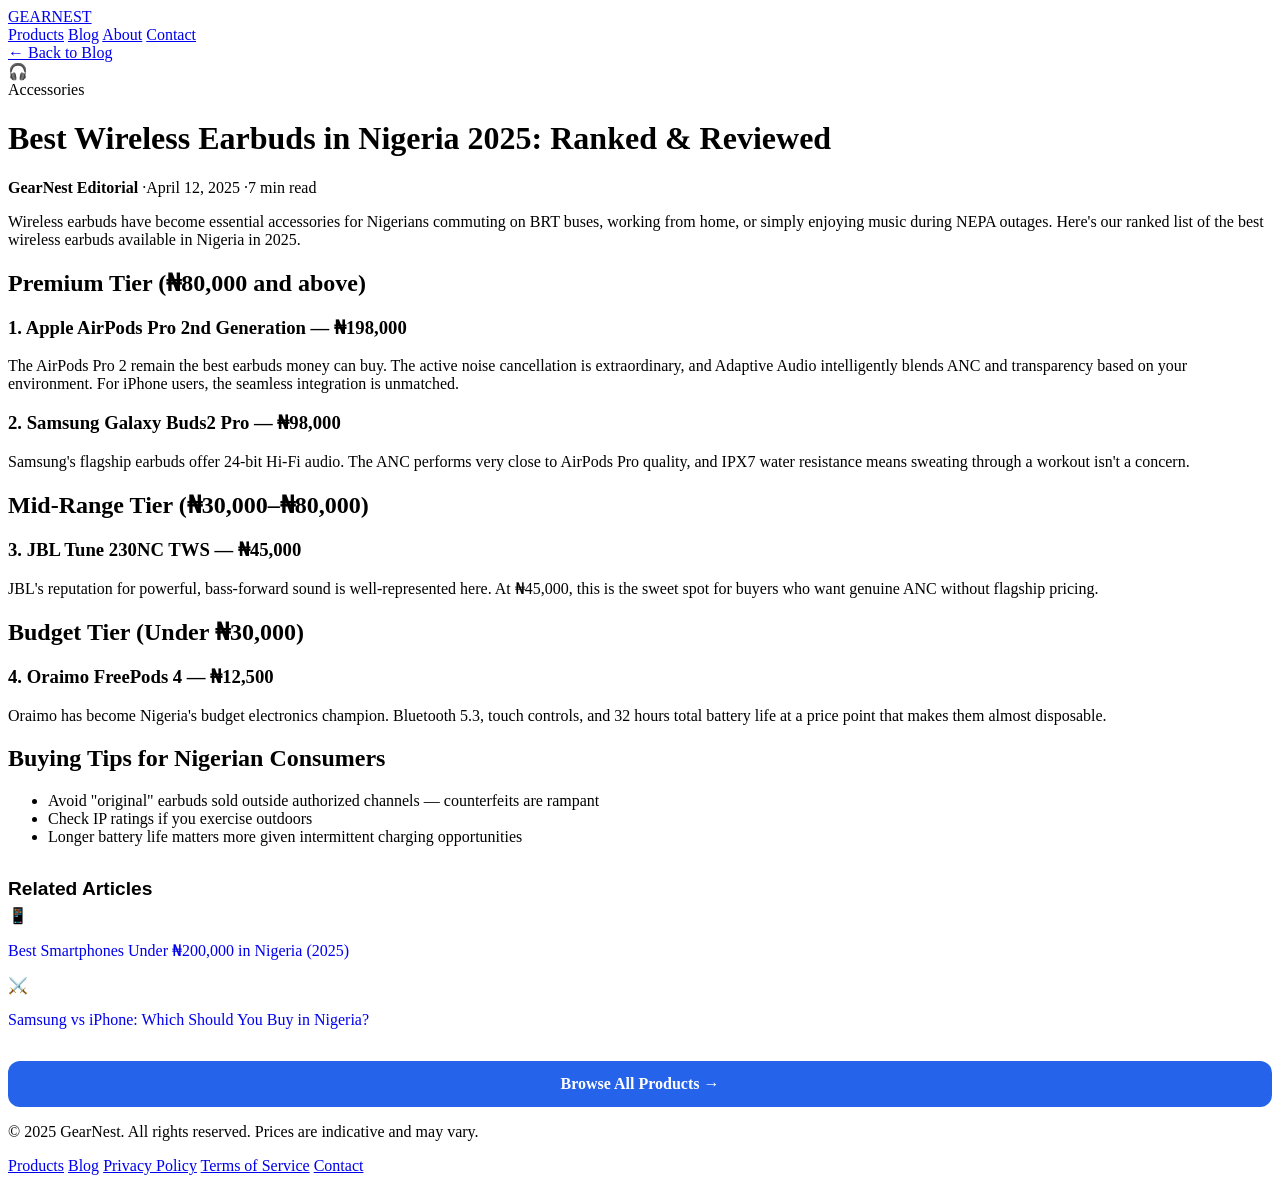
==== blog/index.html @ 3a15f3db "Add files via upload" ====
<!DOCTYPE html>
<html lang="en">
<head>
<meta charset="UTF-8">
<meta name="viewport" content="width=device-width, initial-scale=1.0">
<title>Best Wireless Earbuds in Nigeria 2025: Ranked &amp; Reviewed | GearNest Blog</title>
<meta name="description" content="From premium noise-cancelling to budget picks under ₦15,000 — our complete ranking of wireless earbuds available in Nigeria.">
<meta name="author" content="GearNest Editorial">
<meta property="og:title" content="Best Wireless Earbuds in Nigeria 2025: Ranked &amp; Reviewed">
<meta property="og:description" content="From premium noise-cancelling to budget picks under ₦15,000 — our complete ranking of wireless earbuds available in Nigeria.">
<meta property="og:type" content="article">
<link rel="canonical" href="https://gearnest.com.ng/blog/best-wireless-earbuds-nigeria-2025.html">
<meta name="google-adsense-account" content="ca-pub-3059181513838739">
<link rel="stylesheet" href="/blog/blog-style.css">
<script async src="https://pagead2.googlesyndication.com/pagead/js/adsbygoogle.js?client=ca-pub-3059181513838739" crossorigin="anonymous"></script>
</head>
<body>
<header class="site-header">
    <div class="inner">
        <a href="/" class="logo">GEARNEST</a>
        <nav class="nav-links">
            <a href="/" >Products</a>
            <a href="/blog/" class=active>Blog</a>
            <a href="/#about">About</a>
            <a href="/#contact">Contact</a>
        </nav>
    </div>
</header>
<div class="container">
    <a href="/blog/" class="back-link">&larr; Back to Blog</a>

    <div class="article-hero g-violet">🎧</div>

    <span class="cat-tag">Accessories</span>
    <h1 class="article-title">Best Wireless Earbuds in Nigeria 2025: Ranked &amp; Reviewed</h1>
    <div class="byline">
        <strong>GearNest Editorial</strong>
        <span>&middot;</span><span>April 12, 2025</span>
        <span>&middot;</span><span>7 min read</span>
    </div>

    <div class="ad-wrap">
<ins class="adsbygoogle"
     style="display:block"
     data-ad-client="ca-pub-3059181513838739"
     data-ad-slot="9661309118"
     data-ad-format="auto"
     data-full-width-responsive="true"></ins>
<script>(adsbygoogle = window.adsbygoogle || []).push({});</script>
</div>

    <div class="article-body">
        
<p>Wireless earbuds have become essential accessories for Nigerians commuting on BRT buses, working from home, or simply enjoying music during NEPA outages. Here's our ranked list of the best wireless earbuds available in Nigeria in 2025.</p>
<h2>Premium Tier (₦80,000 and above)</h2>
<h3>1. Apple AirPods Pro 2nd Generation — ₦198,000</h3>
<p>The AirPods Pro 2 remain the best earbuds money can buy. The active noise cancellation is extraordinary, and Adaptive Audio intelligently blends ANC and transparency based on your environment. For iPhone users, the seamless integration is unmatched.</p>
<h3>2. Samsung Galaxy Buds2 Pro — ₦98,000</h3>
<p>Samsung's flagship earbuds offer 24-bit Hi-Fi audio. The ANC performs very close to AirPods Pro quality, and IPX7 water resistance means sweating through a workout isn't a concern.</p>
<h2>Mid-Range Tier (₦30,000–₦80,000)</h2>
<h3>3. JBL Tune 230NC TWS — ₦45,000</h3>
<p>JBL's reputation for powerful, bass-forward sound is well-represented here. At ₦45,000, this is the sweet spot for buyers who want genuine ANC without flagship pricing.</p>
<h2>Budget Tier (Under ₦30,000)</h2>
<h3>4. Oraimo FreePods 4 — ₦12,500</h3>
<p>Oraimo has become Nigeria's budget electronics champion. Bluetooth 5.3, touch controls, and 32 hours total battery life at a price point that makes them almost disposable.</p>
<h2>Buying Tips for Nigerian Consumers</h2>
<ul>
<li>Avoid "original" earbuds sold outside authorized channels — counterfeits are rampant</li>
<li>Check IP ratings if you exercise outdoors</li>
<li>Longer battery life matters more given intermittent charging opportunities</li>
</ul>

    </div>

    <div class="ad-wrap">
<ins class="adsbygoogle"
     style="display:block"
     data-ad-client="ca-pub-3059181513838739"
     data-ad-slot="9661309118"
     data-ad-format="auto"
     data-full-width-responsive="true"></ins>
<script>(adsbygoogle = window.adsbygoogle || []).push({});</script>
</div>

    <h2 style="font-family:'Space Grotesk',sans-serif; font-size:1.2rem; margin-top:32px; margin-bottom:6px;">Related Articles</h2>
    <div class="related-grid">
        <a href="/blog/best-phones-under-200k-nigeria-2025.html" style="text-decoration:none;">
        <div class="related-card">
            <div class="related-emoji g-blue">📱</div>
            <p>Best Smartphones Under ₦200,000 in Nigeria (2025)</p>
        </div></a><a href="/blog/samsung-vs-iphone-nigeria-2025.html" style="text-decoration:none;">
        <div class="related-card">
            <div class="related-emoji g-slate">⚔️</div>
            <p>Samsung vs iPhone: Which Should You Buy in Nigeria?</p>
        </div></a>
    </div>

    <a href="/" style="display:block; text-align:center; margin-top:32px; background:#2563eb; color:#fff; padding:14px; border-radius:12px; font-weight:700; text-decoration:none;">
        Browse All Products &rarr;
    </a>
</div>
<footer class="site-footer">
    <p>© 2025 GearNest. All rights reserved. Prices are indicative and may vary.</p>
    <div class="links">
        <a href="/">Products</a>
        <a href="/blog/">Blog</a>
        <a href="/#privacy">Privacy Policy</a>
        <a href="/#terms">Terms of Service</a>
        <a href="/#contact">Contact</a>
    </div>
</footer>
</body>
</html>
---- blog/blog-style.css ----
<!DOCTYPE html>
<html lang="en">
<head>
<meta charset="UTF-8">
<meta name="viewport" content="width=device-width, initial-scale=1.0">
<title>Best Tablets for Work and Study in Nigeria 2025 | GearNest Blog</title>
<meta name="description" content="From the iPad Pro M4 to budget Android options — find the right tablet for your Nigerian lifestyle and budget.">
<meta name="author" content="GearNest Editorial">
<meta property="og:title" content="Best Tablets for Work and Study in Nigeria 2025">
<meta property="og:description" content="From the iPad Pro M4 to budget Android options — find the right tablet for your Nigerian lifestyle and budget.">
<meta property="og:type" content="article">
<link rel="canonical" href="https://gearnest.com.ng/blog/best-tablets-nigeria-2025.html">
<meta name="google-adsense-account" content="ca-pub-3059181513838739">
<link rel="stylesheet" href="/blog/blog-style.css">
<script async src="https://pagead2.googlesyndication.com/pagead/js/adsbygoogle.js?client=ca-pub-3059181513838739" crossorigin="anonymous"></script>
</head>
<body>
<header class="site-header">
    <div class="inner">
        <a href="/" class="logo">GEARNEST</a>
        <nav class="nav-links">
            <a href="/" >Products</a>
            <a href="/blog/" class=active>Blog</a>
            <a href="/#about">About</a>
            <a href="/#contact">Contact</a>
        </nav>
    </div>
</header>
<div class="container">
    <a href="/blog/" class="back-link">&larr; Back to Blog</a>

    <div class="article-hero g-sky">📋</div>

    <span class="cat-tag">Buying Guide</span>
    <h1 class="article-title">Best Tablets for Work and Study in Nigeria 2025</h1>
    <div class="byline">
        <strong>GearNest Editorial</strong>
        <span>&middot;</span><span>March 18, 2025</span>
        <span>&middot;</span><span>8 min read</span>
    </div>

    <div class="ad-wrap">
<ins class="adsbygoogle"
     style="display:block"
     data-ad-client="ca-pub-3059181513838739"
     data-ad-slot="9661309118"
     data-ad-format="auto"
     data-full-width-responsive="true"></ins>
<script>(adsbygoogle = window.adsbygoogle || []).push({});</script>
</div>

    <div class="article-body">
        
<p>Tablets have found a genuine niche in Nigerian life. Students use them for digital note-taking. Professionals use them for presentations. Content creators use them for digital illustration. Here's our guide to the best tablets you can buy in Nigeria in 2025.</p>
<h2>Why a Tablet Makes Sense in Nigeria</h2>
<p>Tablets are more portable than laptops, more functional than phones, and high-end tablets can genuinely replace a laptop for many users. During power outages, a fully charged tablet provides hours of productivity without needing a power source.</p>
<h2>Premium Choice: Apple iPad Air 13" M2 — ₦780,000</h2>
<p>The iPad Air 13-inch with M2 chip offers pro-level performance without the Pro price tag. Apple Pencil Pro support makes this exceptional for architects, designers, and medical students.</p>
<h2>Best Value: Samsung Galaxy Tab A9+ — ₦185,000</h2>
<p>For buyers who want a large-screen tablet without iPad pricing, the Galaxy Tab A9+ is remarkable value. It handles university-level research, PDF reading, video lectures, and note-taking without difficulty.</p>
<h2>For Content Creators: Lenovo Tab P12 Pro — ₦380,000</h2>
<p>The 12.6-inch 2K AMOLED display is a visual treat for colour-accurate photo and video editing work.</p>
<h2>Budget Option: Xiaomi Pad 6 — ₦195,000</h2>
<p>The 144Hz LCD display is smooth and responsive, and the quad-speaker Dolby Atmos audio surpasses what you'd expect at this price point.</p>
<h2>Choosing the Right Tablet</h2>
<ul>
<li><strong>Students:</strong> Samsung Galaxy Tab A9+ or Xiaomi Pad 6</li>
<li><strong>Business professionals:</strong> iPad Air M2 with keyboard case</li>
<li><strong>Creative professionals:</strong> iPad Pro M4 or Lenovo Tab P12 Pro</li>
<li><strong>Family/entertainment:</strong> Samsung Galaxy Tab A9+</li>
</ul>
<p>Whichever you choose, add a protective case immediately — screen replacements on tablets are significantly more expensive than on phones.</p>

    </div>

    <div class="ad-wrap">
<ins class="adsbygoogle"
     style="display:block"
     data-ad-client="ca-pub-3059181513838739"
     data-ad-slot="9661309118"
     data-ad-format="auto"
     data-full-width-responsive="true"></ins>
<script>(adsbygoogle = window.adsbygoogle || []).push({});</script>
</div>

    <h2 style="font-family:'Space Grotesk',sans-serif; font-size:1.2rem; margin-top:32px; margin-bottom:6px;">Related Articles</h2>
    <div class="related-grid">
        <a href="/blog/best-phones-under-200k-nigeria-2025.html" style="text-decoration:none;">
        <div class="related-card">
            <div class="related-emoji g-blue">📱</div>
            <p>Best Smartphones Under ₦200,000 in Nigeria (2025)</p>
        </div></a><a href="/blog/best-laptops-students-nigeria-2025.html" style="text-decoration:none;">
        <div class="related-card">
            <div class="related-emoji g-green">💻</div>
            <p>Top 5 Laptops for Nigerian University Students in 2025</p>
        </div></a>
    </div>

    <a href="/" style="display:block; text-align:center; margin-top:32px; background:#2563eb; color:#fff; padding:14px; border-radius:12px; font-weight:700; text-decoration:none;">
        Browse All Products &rarr;
    </a>
</div>
<footer class="site-footer">
    <p>© 2025 GearNest. All rights reserved. Prices are indicative and may vary.</p>
    <div class="links">
        <a href="/">Products</a>
        <a href="/blog/">Blog</a>
        <a href="/#privacy">Privacy Policy</a>
        <a href="/#terms">Terms of Service</a>
        <a href="/#contact">Contact</a>
    </div>
</footer>
</body>
</html>
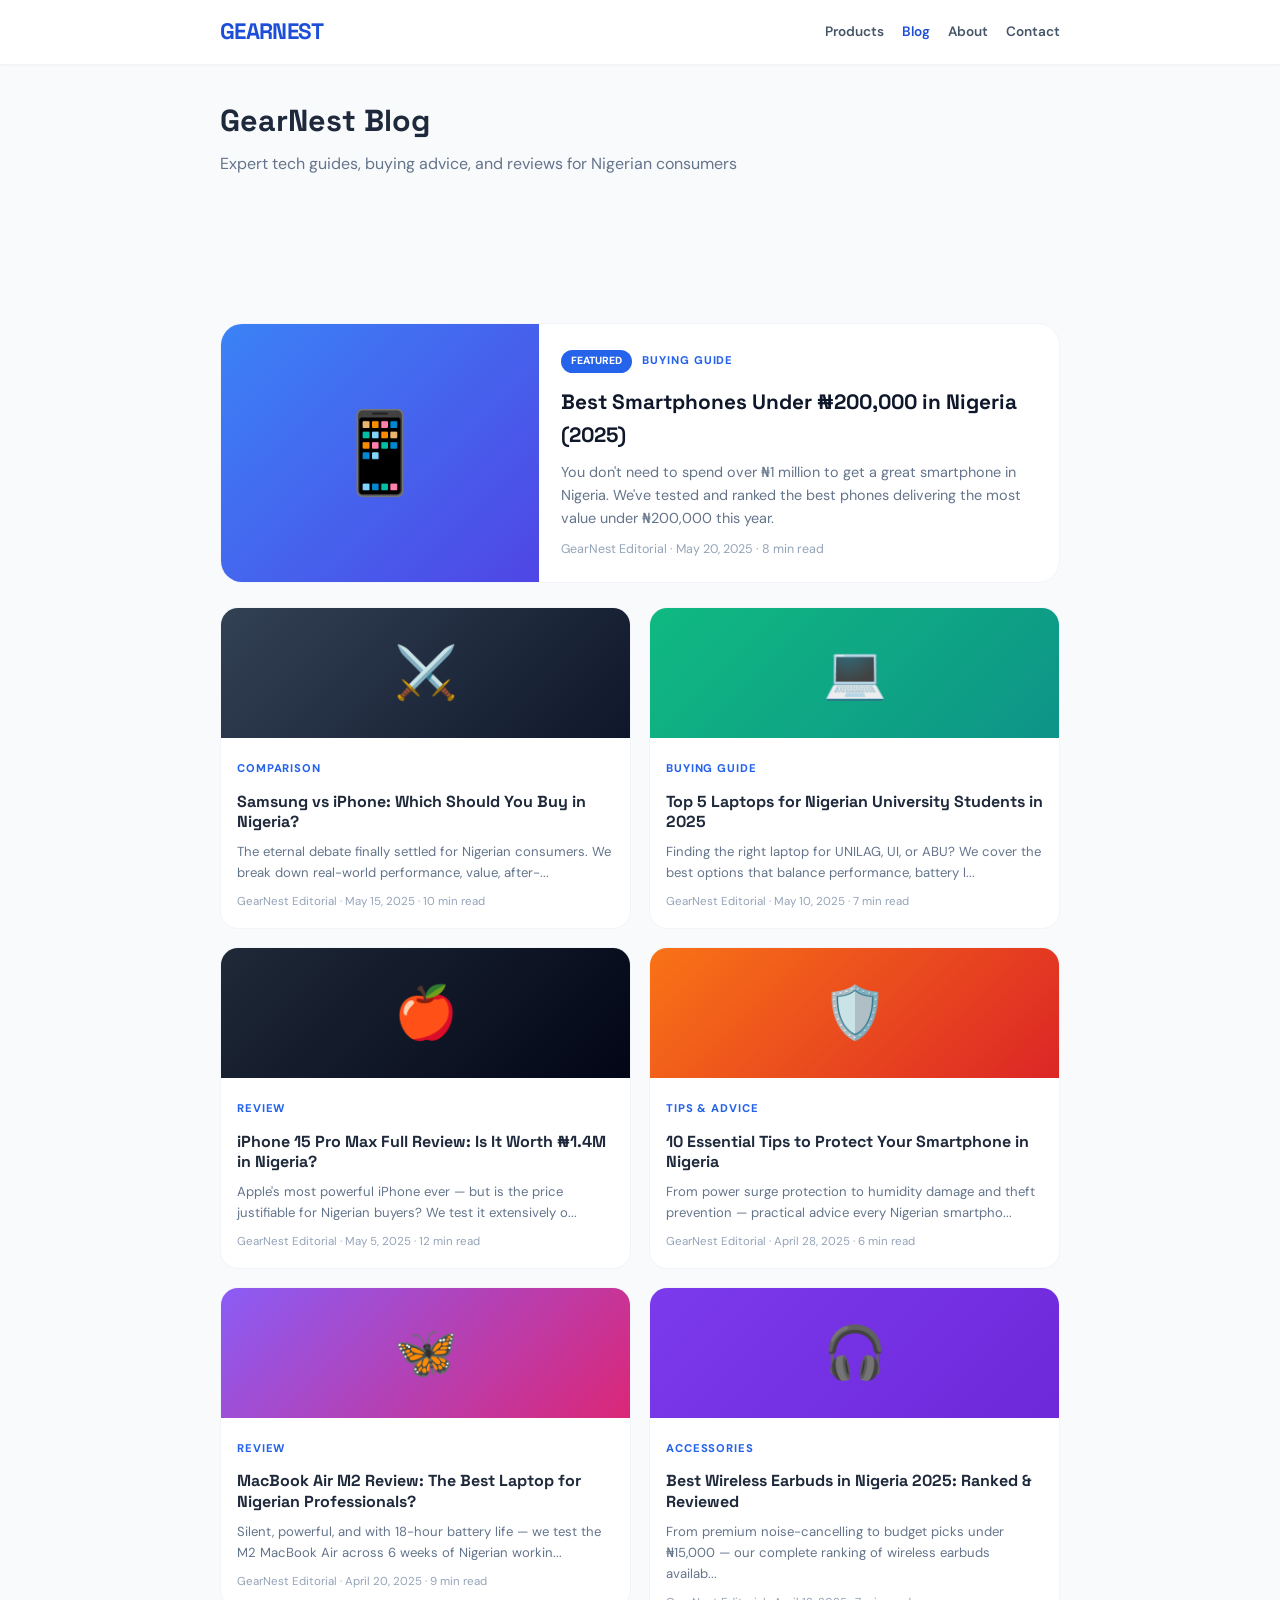
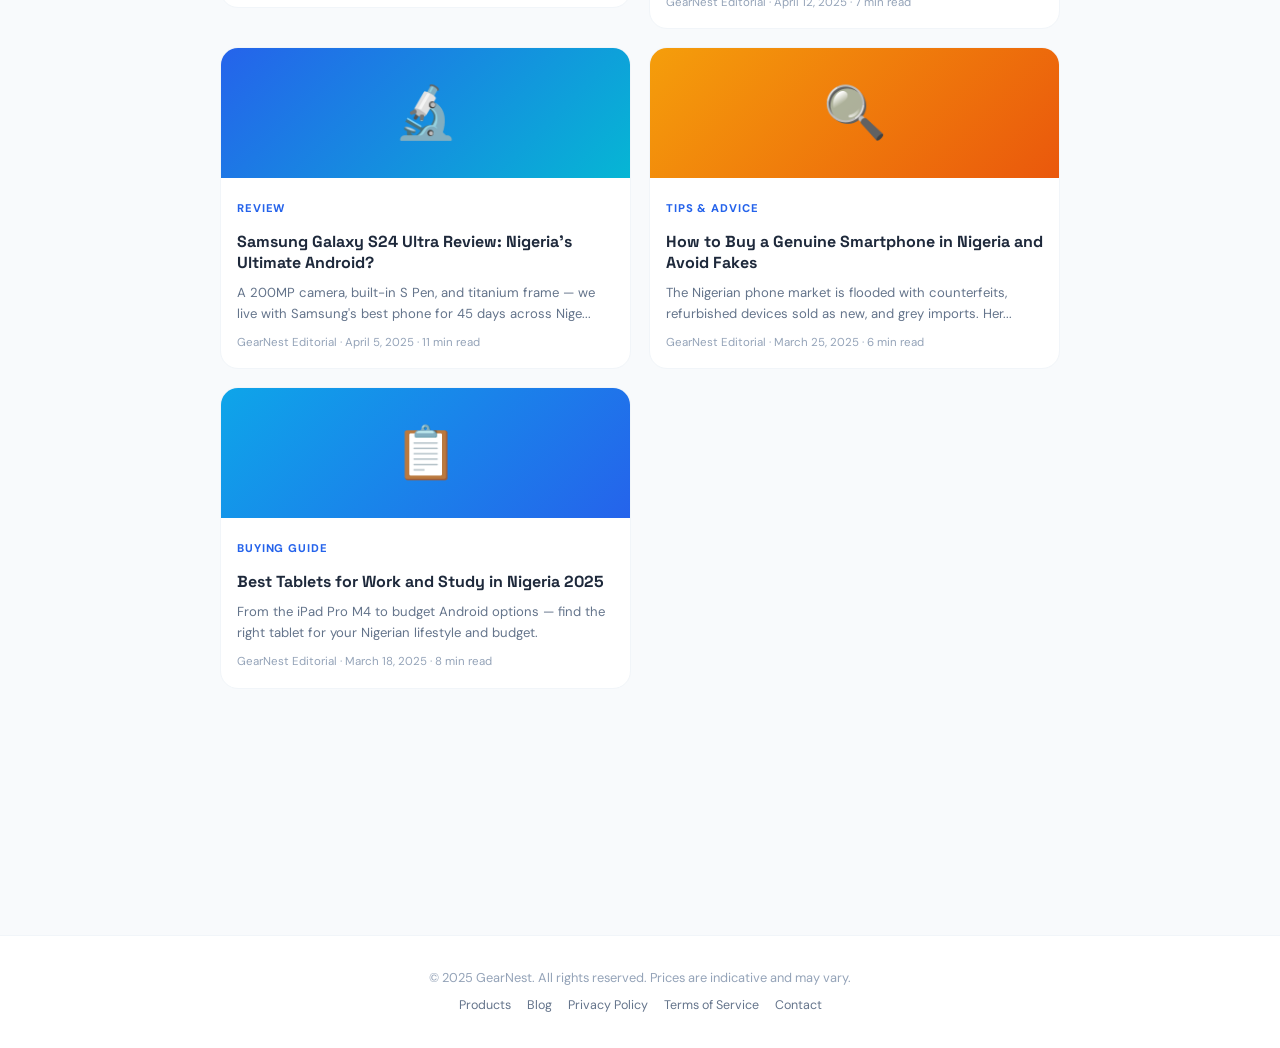
==== commit 324bd8c4: "Revise blog title and update meta information Updated the blog index page title and meta description" ====
--- a/blog/index.html
+++ b/blog/index.html
@@ -3,13 +3,9 @@
 <head>
 <meta charset="UTF-8">
 <meta name="viewport" content="width=device-width, initial-scale=1.0">
-<title>Best Wireless Earbuds in Nigeria 2025: Ranked &amp; Reviewed | GearNest Blog</title>
-<meta name="description" content="From premium noise-cancelling to budget picks under ₦15,000 — our complete ranking of wireless earbuds available in Nigeria.">
-<meta name="author" content="GearNest Editorial">
-<meta property="og:title" content="Best Wireless Earbuds in Nigeria 2025: Ranked &amp; Reviewed">
-<meta property="og:description" content="From premium noise-cancelling to budget picks under ₦15,000 — our complete ranking of wireless earbuds available in Nigeria.">
-<meta property="og:type" content="article">
-<link rel="canonical" href="https://gearnest.com.ng/blog/best-wireless-earbuds-nigeria-2025.html">
+<title>GearNest Blog — Tech Guides, Reviews & Buying Advice for Nigeria</title>
+<meta name="description" content="Expert tech guides, buying advice, and honest reviews for Nigerian consumers. Phones, laptops, tablets, and accessories.">
+<link rel="canonical" href="https://gearnest.com.ng/blog/">
 <meta name="google-adsense-account" content="ca-pub-3059181513838739">
 <link rel="stylesheet" href="/blog/blog-style.css">
 <script async src="https://pagead2.googlesyndication.com/pagead/js/adsbygoogle.js?client=ca-pub-3059181513838739" crossorigin="anonymous"></script>
@@ -26,17 +22,116 @@
         </nav>
     </div>
 </header>
-<div class="container">
-    <a href="/blog/" class="back-link">&larr; Back to Blog</a>
+<div class="container wide">
+    <h1 class="font-display" style="font-size:1.9rem; font-weight:800; margin-bottom:6px;">GearNest Blog</h1>
+    <p style="color:#64748b; margin-bottom:24px;">Expert tech guides, buying advice, and reviews for Nigerian consumers</p>
 
-    <div class="article-hero g-violet">🎧</div>
+    <div class="ad-wrap">
+<ins class="adsbygoogle"
+     style="display:block"
+     data-ad-client="ca-pub-3059181513838739"
+     data-ad-slot="9661309118"
+     data-ad-format="auto"
+     data-full-width-responsive="true"></ins>
+<script>(adsbygoogle = window.adsbygoogle || []).push({});</script>
+</div>
 
-    <span class="cat-tag">Accessories</span>
-    <h1 class="article-title">Best Wireless Earbuds in Nigeria 2025: Ranked &amp; Reviewed</h1>
-    <div class="byline">
-        <strong>GearNest Editorial</strong>
-        <span>&middot;</span><span>April 12, 2025</span>
-        <span>&middot;</span><span>7 min read</span>
+    <a href="/blog/best-phones-under-200k-nigeria-2025.html" style="text-decoration:none;">
+    <div class="featured-card">
+        <div class="thumb g-blue">📱</div>
+        <div class="content">
+            <span class="featured-badge">Featured</span>
+            <span class="cat-tag">Buying Guide</span>
+            <h2 class="font-display" style="font-size:1.3rem; font-weight:800; margin:8px 0 8px; color:#0f172a;">Best Smartphones Under ₦200,000 in Nigeria (2025)</h2>
+            <p style="color:#64748b; font-size:0.9rem; margin-bottom:10px;">You don&#x27;t need to spend over ₦1 million to get a great smartphone in Nigeria. We&#x27;ve tested and ranked the best phones delivering the most value under ₦200,000 this year.</p>
+            <div class="meta" style="color:#94a3b8; font-size:0.78rem;">GearNest Editorial &middot; May 20, 2025 &middot; 8 min read</div>
+        </div>
+    </div>
+    </a>
+
+    <div class="blog-grid">
+        <a href="/blog/samsung-vs-iphone-nigeria-2025.html" style="text-decoration:none;">
+        <div class="blog-card">
+            <div class="thumb g-slate">⚔️</div>
+            <div class="content">
+                <span class="cat-tag">Comparison</span>
+                <h3>Samsung vs iPhone: Which Should You Buy in Nigeria?</h3>
+                <p>The eternal debate finally settled for Nigerian consumers. We break down real-world performance, value, after-...</p>
+                <div class="meta">GearNest Editorial &middot; May 15, 2025 &middot; 10 min read</div>
+            </div>
+        </div></a><a href="/blog/best-laptops-students-nigeria-2025.html" style="text-decoration:none;">
+        <div class="blog-card">
+            <div class="thumb g-green">💻</div>
+            <div class="content">
+                <span class="cat-tag">Buying Guide</span>
+                <h3>Top 5 Laptops for Nigerian University Students in 2025</h3>
+                <p>Finding the right laptop for UNILAG, UI, or ABU? We cover the best options that balance performance, battery l...</p>
+                <div class="meta">GearNest Editorial &middot; May 10, 2025 &middot; 7 min read</div>
+            </div>
+        </div></a><a href="/blog/iphone-15-pro-max-review-nigeria.html" style="text-decoration:none;">
+        <div class="blog-card">
+            <div class="thumb g-gray">🍎</div>
+            <div class="content">
+                <span class="cat-tag">Review</span>
+                <h3>iPhone 15 Pro Max Full Review: Is It Worth ₦1.4M in Nigeria?</h3>
+                <p>Apple&#x27;s most powerful iPhone ever — but is the price justifiable for Nigerian buyers? We test it extensively o...</p>
+                <div class="meta">GearNest Editorial &middot; May 5, 2025 &middot; 12 min read</div>
+            </div>
+        </div></a><a href="/blog/protect-phone-nigeria-tips.html" style="text-decoration:none;">
+        <div class="blog-card">
+            <div class="thumb g-orange">🛡️</div>
+            <div class="content">
+                <span class="cat-tag">Tips & Advice</span>
+                <h3>10 Essential Tips to Protect Your Smartphone in Nigeria</h3>
+                <p>From power surge protection to humidity damage and theft prevention — practical advice every Nigerian smartpho...</p>
+                <div class="meta">GearNest Editorial &middot; April 28, 2025 &middot; 6 min read</div>
+            </div>
+        </div></a><a href="/blog/macbook-air-m2-review-nigeria.html" style="text-decoration:none;">
+        <div class="blog-card">
+            <div class="thumb g-purple">🦋</div>
+            <div class="content">
+                <span class="cat-tag">Review</span>
+                <h3>MacBook Air M2 Review: The Best Laptop for Nigerian Professionals?</h3>
+                <p>Silent, powerful, and with 18-hour battery life — we test the M2 MacBook Air across 6 weeks of Nigerian workin...</p>
+                <div class="meta">GearNest Editorial &middot; April 20, 2025 &middot; 9 min read</div>
+            </div>
+        </div></a><a href="/blog/best-wireless-earbuds-nigeria-2025.html" style="text-decoration:none;">
+        <div class="blog-card">
+            <div class="thumb g-violet">🎧</div>
+            <div class="content">
+                <span class="cat-tag">Accessories</span>
+                <h3>Best Wireless Earbuds in Nigeria 2025: Ranked &amp; Reviewed</h3>
+                <p>From premium noise-cancelling to budget picks under ₦15,000 — our complete ranking of wireless earbuds availab...</p>
+                <div class="meta">GearNest Editorial &middot; April 12, 2025 &middot; 7 min read</div>
+            </div>
+        </div></a><a href="/blog/samsung-galaxy-s24-ultra-review.html" style="text-decoration:none;">
+        <div class="blog-card">
+            <div class="thumb g-cyan">🔬</div>
+            <div class="content">
+                <span class="cat-tag">Review</span>
+                <h3>Samsung Galaxy S24 Ultra Review: Nigeria&#x27;s Ultimate Android?</h3>
+                <p>A 200MP camera, built-in S Pen, and titanium frame — we live with Samsung&#x27;s best phone for 45 days across Nige...</p>
+                <div class="meta">GearNest Editorial &middot; April 5, 2025 &middot; 11 min read</div>
+            </div>
+        </div></a><a href="/blog/how-to-buy-phone-nigeria-safely.html" style="text-decoration:none;">
+        <div class="blog-card">
+            <div class="thumb g-amber">🔍</div>
+            <div class="content">
+                <span class="cat-tag">Tips & Advice</span>
+                <h3>How to Buy a Genuine Smartphone in Nigeria and Avoid Fakes</h3>
+                <p>The Nigerian phone market is flooded with counterfeits, refurbished devices sold as new, and grey imports. Her...</p>
+                <div class="meta">GearNest Editorial &middot; March 25, 2025 &middot; 6 min read</div>
+            </div>
+        </div></a><a href="/blog/best-tablets-nigeria-2025.html" style="text-decoration:none;">
+        <div class="blog-card">
+            <div class="thumb g-sky">📋</div>
+            <div class="content">
+                <span class="cat-tag">Buying Guide</span>
+                <h3>Best Tablets for Work and Study in Nigeria 2025</h3>
+                <p>From the iPad Pro M4 to budget Android options — find the right tablet for your Nigerian lifestyle and budget.</p>
+                <div class="meta">GearNest Editorial &middot; March 18, 2025 &middot; 8 min read</div>
+            </div>
+        </div></a>
     </div>
 
     <div class="ad-wrap">
@@ -48,56 +143,6 @@
      data-full-width-responsive="true"></ins>
 <script>(adsbygoogle = window.adsbygoogle || []).push({});</script>
 </div>
-
-    <div class="article-body">
-        
-<p>Wireless earbuds have become essential accessories for Nigerians commuting on BRT buses, working from home, or simply enjoying music during NEPA outages. Here's our ranked list of the best wireless earbuds available in Nigeria in 2025.</p>
-<h2>Premium Tier (₦80,000 and above)</h2>
-<h3>1. Apple AirPods Pro 2nd Generation — ₦198,000</h3>
-<p>The AirPods Pro 2 remain the best earbuds money can buy. The active noise cancellation is extraordinary, and Adaptive Audio intelligently blends ANC and transparency based on your environment. For iPhone users, the seamless integration is unmatched.</p>
-<h3>2. Samsung Galaxy Buds2 Pro — ₦98,000</h3>
-<p>Samsung's flagship earbuds offer 24-bit Hi-Fi audio. The ANC performs very close to AirPods Pro quality, and IPX7 water resistance means sweating through a workout isn't a concern.</p>
-<h2>Mid-Range Tier (₦30,000–₦80,000)</h2>
-<h3>3. JBL Tune 230NC TWS — ₦45,000</h3>
-<p>JBL's reputation for powerful, bass-forward sound is well-represented here. At ₦45,000, this is the sweet spot for buyers who want genuine ANC without flagship pricing.</p>
-<h2>Budget Tier (Under ₦30,000)</h2>
-<h3>4. Oraimo FreePods 4 — ₦12,500</h3>
-<p>Oraimo has become Nigeria's budget electronics champion. Bluetooth 5.3, touch controls, and 32 hours total battery life at a price point that makes them almost disposable.</p>
-<h2>Buying Tips for Nigerian Consumers</h2>
-<ul>
-<li>Avoid "original" earbuds sold outside authorized channels — counterfeits are rampant</li>
-<li>Check IP ratings if you exercise outdoors</li>
-<li>Longer battery life matters more given intermittent charging opportunities</li>
-</ul>
-
-    </div>
-
-    <div class="ad-wrap">
-<ins class="adsbygoogle"
-     style="display:block"
-     data-ad-client="ca-pub-3059181513838739"
-     data-ad-slot="9661309118"
-     data-ad-format="auto"
-     data-full-width-responsive="true"></ins>
-<script>(adsbygoogle = window.adsbygoogle || []).push({});</script>
-</div>
-
-    <h2 style="font-family:'Space Grotesk',sans-serif; font-size:1.2rem; margin-top:32px; margin-bottom:6px;">Related Articles</h2>
-    <div class="related-grid">
-        <a href="/blog/best-phones-under-200k-nigeria-2025.html" style="text-decoration:none;">
-        <div class="related-card">
-            <div class="related-emoji g-blue">📱</div>
-            <p>Best Smartphones Under ₦200,000 in Nigeria (2025)</p>
-        </div></a><a href="/blog/samsung-vs-iphone-nigeria-2025.html" style="text-decoration:none;">
-        <div class="related-card">
-            <div class="related-emoji g-slate">⚔️</div>
-            <p>Samsung vs iPhone: Which Should You Buy in Nigeria?</p>
-        </div></a>
-    </div>
-
-    <a href="/" style="display:block; text-align:center; margin-top:32px; background:#2563eb; color:#fff; padding:14px; border-radius:12px; font-weight:700; text-decoration:none;">
-        Browse All Products &rarr;
-    </a>
 </div>
 <footer class="site-footer">
     <p>© 2025 GearNest. All rights reserved. Prices are indicative and may vary.</p>
@@ -110,4 +155,4 @@
     </div>
 </footer>
 </body>
-</html>+</html>
--- a/blog/blog-style.css
+++ b/blog/blog-style.css
@@ -1,114 +1,237 @@
-<!DOCTYPE html>
-<html lang="en">
-<head>
-<meta charset="UTF-8">
-<meta name="viewport" content="width=device-width, initial-scale=1.0">
-<title>Best Tablets for Work and Study in Nigeria 2025 | GearNest Blog</title>
-<meta name="description" content="From the iPad Pro M4 to budget Android options — find the right tablet for your Nigerian lifestyle and budget.">
-<meta name="author" content="GearNest Editorial">
-<meta property="og:title" content="Best Tablets for Work and Study in Nigeria 2025">
-<meta property="og:description" content="From the iPad Pro M4 to budget Android options — find the right tablet for your Nigerian lifestyle and budget.">
-<meta property="og:type" content="article">
-<link rel="canonical" href="https://gearnest.com.ng/blog/best-tablets-nigeria-2025.html">
-<meta name="google-adsense-account" content="ca-pub-3059181513838739">
-<link rel="stylesheet" href="/blog/blog-style.css">
-<script async src="https://pagead2.googlesyndication.com/pagead/js/adsbygoogle.js?client=ca-pub-3059181513838739" crossorigin="anonymous"></script>
-</head>
-<body>
-<header class="site-header">
-    <div class="inner">
-        <a href="/" class="logo">GEARNEST</a>
-        <nav class="nav-links">
-            <a href="/" >Products</a>
-            <a href="/blog/" class=active>Blog</a>
-            <a href="/#about">About</a>
-            <a href="/#contact">Contact</a>
-        </nav>
-    </div>
-</header>
-<div class="container">
-    <a href="/blog/" class="back-link">&larr; Back to Blog</a>
-
-    <div class="article-hero g-sky">📋</div>
-
-    <span class="cat-tag">Buying Guide</span>
-    <h1 class="article-title">Best Tablets for Work and Study in Nigeria 2025</h1>
-    <div class="byline">
-        <strong>GearNest Editorial</strong>
-        <span>&middot;</span><span>March 18, 2025</span>
-        <span>&middot;</span><span>8 min read</span>
-    </div>
-
-    <div class="ad-wrap">
-<ins class="adsbygoogle"
-     style="display:block"
-     data-ad-client="ca-pub-3059181513838739"
-     data-ad-slot="9661309118"
-     data-ad-format="auto"
-     data-full-width-responsive="true"></ins>
-<script>(adsbygoogle = window.adsbygoogle || []).push({});</script>
-</div>
-
-    <div class="article-body">
-        
-<p>Tablets have found a genuine niche in Nigerian life. Students use them for digital note-taking. Professionals use them for presentations. Content creators use them for digital illustration. Here's our guide to the best tablets you can buy in Nigeria in 2025.</p>
-<h2>Why a Tablet Makes Sense in Nigeria</h2>
-<p>Tablets are more portable than laptops, more functional than phones, and high-end tablets can genuinely replace a laptop for many users. During power outages, a fully charged tablet provides hours of productivity without needing a power source.</p>
-<h2>Premium Choice: Apple iPad Air 13" M2 — ₦780,000</h2>
-<p>The iPad Air 13-inch with M2 chip offers pro-level performance without the Pro price tag. Apple Pencil Pro support makes this exceptional for architects, designers, and medical students.</p>
-<h2>Best Value: Samsung Galaxy Tab A9+ — ₦185,000</h2>
-<p>For buyers who want a large-screen tablet without iPad pricing, the Galaxy Tab A9+ is remarkable value. It handles university-level research, PDF reading, video lectures, and note-taking without difficulty.</p>
-<h2>For Content Creators: Lenovo Tab P12 Pro — ₦380,000</h2>
-<p>The 12.6-inch 2K AMOLED display is a visual treat for colour-accurate photo and video editing work.</p>
-<h2>Budget Option: Xiaomi Pad 6 — ₦195,000</h2>
-<p>The 144Hz LCD display is smooth and responsive, and the quad-speaker Dolby Atmos audio surpasses what you'd expect at this price point.</p>
-<h2>Choosing the Right Tablet</h2>
-<ul>
-<li><strong>Students:</strong> Samsung Galaxy Tab A9+ or Xiaomi Pad 6</li>
-<li><strong>Business professionals:</strong> iPad Air M2 with keyboard case</li>
-<li><strong>Creative professionals:</strong> iPad Pro M4 or Lenovo Tab P12 Pro</li>
-<li><strong>Family/entertainment:</strong> Samsung Galaxy Tab A9+</li>
-</ul>
-<p>Whichever you choose, add a protective case immediately — screen replacements on tablets are significantly more expensive than on phones.</p>
-
-    </div>
-
-    <div class="ad-wrap">
-<ins class="adsbygoogle"
-     style="display:block"
-     data-ad-client="ca-pub-3059181513838739"
-     data-ad-slot="9661309118"
-     data-ad-format="auto"
-     data-full-width-responsive="true"></ins>
-<script>(adsbygoogle = window.adsbygoogle || []).push({});</script>
-</div>
-
-    <h2 style="font-family:'Space Grotesk',sans-serif; font-size:1.2rem; margin-top:32px; margin-bottom:6px;">Related Articles</h2>
-    <div class="related-grid">
-        <a href="/blog/best-phones-under-200k-nigeria-2025.html" style="text-decoration:none;">
-        <div class="related-card">
-            <div class="related-emoji g-blue">📱</div>
-            <p>Best Smartphones Under ₦200,000 in Nigeria (2025)</p>
-        </div></a><a href="/blog/best-laptops-students-nigeria-2025.html" style="text-decoration:none;">
-        <div class="related-card">
-            <div class="related-emoji g-green">💻</div>
-            <p>Top 5 Laptops for Nigerian University Students in 2025</p>
-        </div></a>
-    </div>
-
-    <a href="/" style="display:block; text-align:center; margin-top:32px; background:#2563eb; color:#fff; padding:14px; border-radius:12px; font-weight:700; text-decoration:none;">
-        Browse All Products &rarr;
-    </a>
-</div>
-<footer class="site-footer">
-    <p>© 2025 GearNest. All rights reserved. Prices are indicative and may vary.</p>
-    <div class="links">
-        <a href="/">Products</a>
-        <a href="/blog/">Blog</a>
-        <a href="/#privacy">Privacy Policy</a>
-        <a href="/#terms">Terms of Service</a>
-        <a href="/#contact">Contact</a>
-    </div>
-</footer>
-</body>
-</html>+/* GearNest Blog — Shared Stylesheet */
+@import url('https://fonts.googleapis.com/css2?family=Space+Grotesk:wght@500;600;700;800&family=DM+Sans:wght@400;500;600&display=swap');
+
+* { box-sizing: border-box; margin: 0; padding: 0; }
+
+body {
+    font-family: 'DM Sans', sans-serif;
+    background: #f8fafc;
+    color: #1e293b;
+    line-height: 1.6;
+}
+
+a { color: #2563eb; text-decoration: none; }
+a:hover { text-decoration: underline; }
+
+.font-display { font-family: 'Space Grotesk', sans-serif; }
+
+/* Header */
+.site-header {
+    background: #fff;
+    border-bottom: 1px solid #f1f5f9;
+    position: sticky;
+    top: 0;
+    z-index: 50;
+    box-shadow: 0 1px 2px rgba(0,0,0,0.03);
+}
+.site-header .inner {
+    max-width: 880px;
+    margin: 0 auto;
+    padding: 14px 20px;
+    display: flex;
+    justify-content: space-between;
+    align-items: center;
+}
+.logo {
+    font-family: 'Space Grotesk', sans-serif;
+    font-weight: 800;
+    font-size: 1.4rem;
+    color: #1d4ed8;
+    letter-spacing: -0.03em;
+}
+.nav-links { display: flex; gap: 18px; align-items: center; }
+.nav-links a { color: #475569; font-size: 0.85rem; font-weight: 600; }
+.nav-links a.active { color: #1d4ed8; }
+
+/* Container */
+.container { max-width: 700px; margin: 0 auto; padding: 32px 20px 60px; }
+.container.wide { max-width: 880px; }
+
+/* Article hero */
+.article-hero {
+    height: 220px;
+    border-radius: 24px;
+    display: flex;
+    align-items: center;
+    justify-content: center;
+    margin-bottom: 24px;
+    font-size: 6rem;
+}
+.cat-tag {
+    display: inline-block;
+    font-size: 0.7rem;
+    font-weight: 800;
+    text-transform: uppercase;
+    letter-spacing: 0.08em;
+    color: #2563eb;
+    margin-bottom: 8px;
+}
+h1.article-title {
+    font-family: 'Space Grotesk', sans-serif;
+    font-size: 1.9rem;
+    font-weight: 800;
+    line-height: 1.2;
+    margin-bottom: 14px;
+    color: #0f172a;
+}
+.byline {
+    display: flex;
+    gap: 10px;
+    align-items: center;
+    font-size: 0.8rem;
+    color: #94a3b8;
+    margin-bottom: 28px;
+    padding-bottom: 24px;
+    border-bottom: 1px solid #f1f5f9;
+}
+.byline strong { color: #475569; }
+
+/* Article body */
+.article-body h2 {
+    font-family: 'Space Grotesk', sans-serif;
+    font-size: 1.3rem;
+    font-weight: 700;
+    margin: 32px 0 12px;
+    color: #1e293b;
+}
+.article-body h3 {
+    font-family: 'Space Grotesk', sans-serif;
+    font-size: 1.1rem;
+    font-weight: 700;
+    margin: 24px 0 10px;
+    color: #1e293b;
+}
+.article-body p { margin-bottom: 16px; color: #475569; font-size: 1rem; }
+.article-body ul { margin: 0 0 16px 22px; color: #475569; }
+.article-body ul li { margin-bottom: 8px; }
+.article-body strong { color: #1e293b; font-weight: 700; }
+.article-body blockquote {
+    border-left: 4px solid #2563eb;
+    padding-left: 16px;
+    margin: 24px 0;
+    font-style: italic;
+    color: #64748b;
+}
+
+/* Ad container */
+.ad-wrap { margin: 28px 0; min-height: 90px; }
+
+/* Related / back link */
+.back-link {
+    display: inline-flex;
+    align-items: center;
+    gap: 6px;
+    font-size: 0.85rem;
+    font-weight: 700;
+    color: #475569;
+    margin-bottom: 24px;
+}
+.related-grid {
+    display: grid;
+    grid-template-columns: 1fr 1fr;
+    gap: 14px;
+    margin-top: 16px;
+}
+@media (max-width: 600px) { .related-grid { grid-template-columns: 1fr; } }
+.related-card {
+    display: flex;
+    gap: 12px;
+    background: #fff;
+    border: 1px solid #f1f5f9;
+    border-radius: 14px;
+    padding: 12px;
+    align-items: center;
+}
+.related-emoji {
+    width: 48px; height: 48px;
+    border-radius: 10px;
+    display: flex; align-items: center; justify-content: center;
+    font-size: 1.6rem;
+    flex-shrink: 0;
+}
+.related-card p { font-size: 0.85rem; font-weight: 700; color: #1e293b; margin: 0; line-height: 1.3; }
+
+/* Blog index grid */
+.blog-grid {
+    display: grid;
+    grid-template-columns: 1fr 1fr;
+    gap: 18px;
+    margin-top: 24px;
+}
+@media (max-width: 700px) { .blog-grid { grid-template-columns: 1fr; } }
+.blog-card {
+    background: #fff;
+    border: 1px solid #f1f5f9;
+    border-radius: 18px;
+    overflow: hidden;
+    transition: box-shadow 0.2s;
+}
+.blog-card:hover { box-shadow: 0 8px 24px rgba(0,0,0,0.07); }
+.blog-card .thumb {
+    height: 130px;
+    display: flex; align-items: center; justify-content: center;
+    font-size: 3.2rem;
+}
+.blog-card .content { padding: 16px; }
+.blog-card .content h3 {
+    font-family: 'Space Grotesk', sans-serif;
+    font-size: 1rem;
+    font-weight: 700;
+    color: #1e293b;
+    margin: 6px 0 8px;
+    line-height: 1.3;
+}
+.blog-card .content p { font-size: 0.82rem; color: #64748b; margin-bottom: 10px; }
+.blog-card .meta { font-size: 0.72rem; color: #94a3b8; }
+
+.featured-card {
+    background: #fff;
+    border: 1px solid #f1f5f9;
+    border-radius: 22px;
+    overflow: hidden;
+    display: flex;
+    margin-bottom: 24px;
+}
+@media (max-width: 600px) { .featured-card { flex-direction: column; } }
+.featured-card .thumb {
+    width: 38%;
+    flex-shrink: 0;
+    display: flex; align-items: center; justify-content: center;
+    font-size: 5rem;
+}
+@media (max-width: 600px) { .featured-card .thumb { width: 100%; height: 160px; } }
+.featured-card .content { padding: 22px; }
+.featured-badge {
+    display: inline-block;
+    background: #2563eb;
+    color: #fff;
+    font-size: 0.65rem;
+    font-weight: 800;
+    text-transform: uppercase;
+    padding: 3px 10px;
+    border-radius: 99px;
+    margin-right: 6px;
+}
+
+/* Footer */
+.site-footer {
+    background: #fff;
+    border-top: 1px solid #f1f5f9;
+    margin-top: 40px;
+    padding: 32px 20px;
+    text-align: center;
+}
+.site-footer p { font-size: 0.8rem; color: #94a3b8; margin-bottom: 8px; }
+.site-footer .links { display: flex; gap: 16px; justify-content: center; flex-wrap: wrap; }
+.site-footer .links a { font-size: 0.78rem; color: #64748b; }
+
+.g-blue { background: linear-gradient(135deg,#3b82f6,#4f46e5); }
+.g-slate { background: linear-gradient(135deg,#334155,#0f172a); }
+.g-green { background: linear-gradient(135deg,#10b981,#0d9488); }
+.g-gray { background: linear-gradient(135deg,#1f2937,#020617); }
+.g-orange { background: linear-gradient(135deg,#f97316,#dc2626); }
+.g-purple { background: linear-gradient(135deg,#8b5cf6,#db2777); }
+.g-violet { background: linear-gradient(135deg,#7c3aed,#6d28d9); }
+.g-cyan { background: linear-gradient(135deg,#2563eb,#06b6d4); }
+.g-amber { background: linear-gradient(135deg,#f59e0b,#ea580c); }
+.g-sky { background: linear-gradient(135deg,#0ea5e9,#2563eb); }
